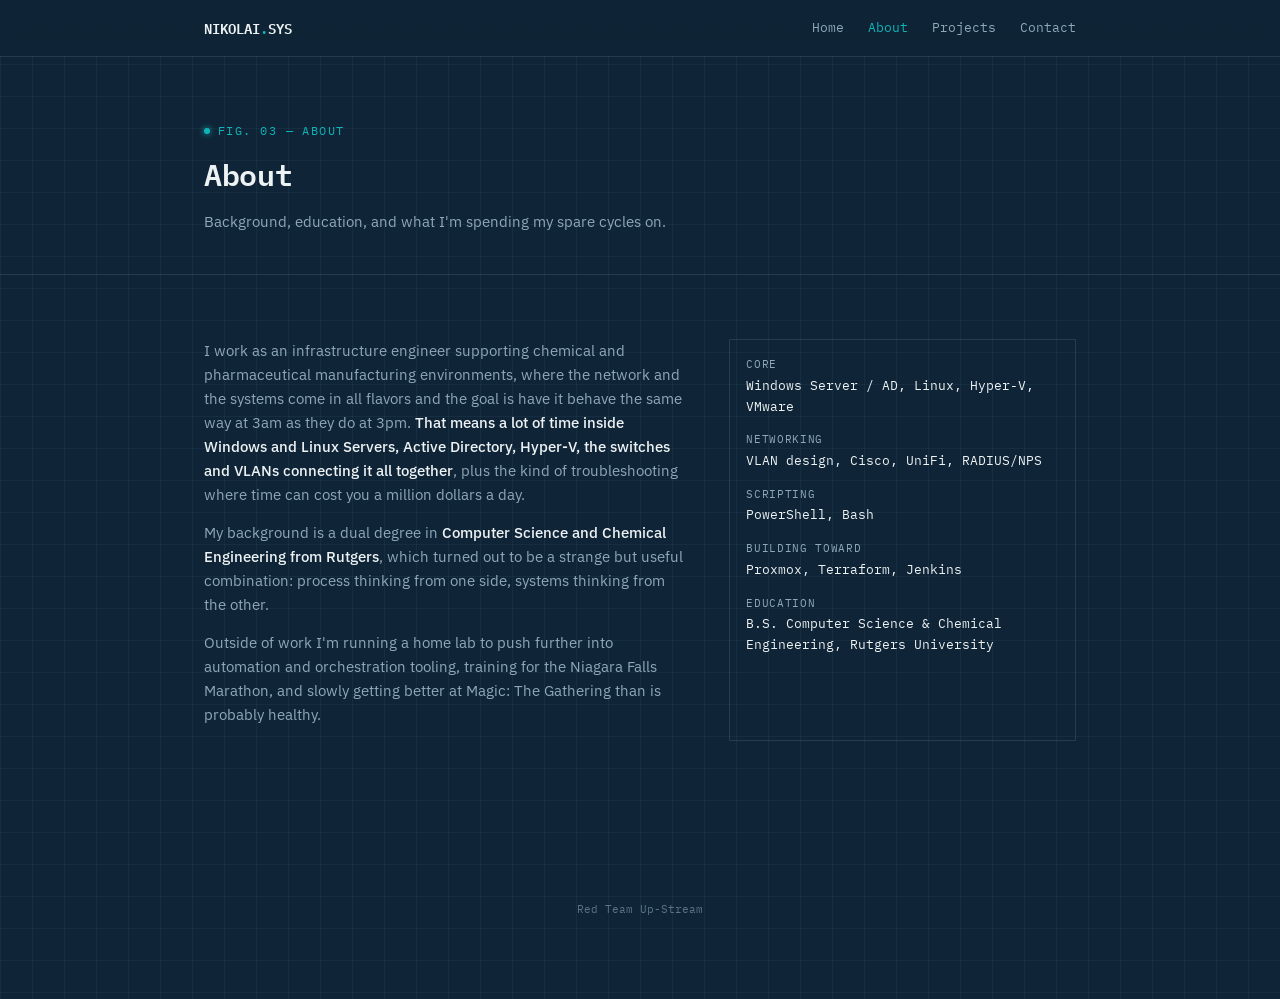
==== about.html @ 675cf9c0 "Uploading major overhaul" ====
<!DOCTYPE html>
<html lang="en">
<head>
<meta charset="UTF-8">
<meta name="viewport" content="width=device-width, initial-scale=1.0">
<title>About — Nikolai</title>
<link rel="stylesheet" href="css/style.css">
</head>
<body>

<nav>
  <div class="wrap">
    <div class="nav-mark">NIKOLAI<span>.</span>SYS</div>
    <div class="nav-links">
      <a href="index.html">Home</a>
      <a href="about.html" class="current">About</a>
      <a href="projects.html">Projects</a>
      <a href="contact.html">Contact</a>
    </div>
  </div>
</nav>

<header class="page-header">
  <div class="wrap">
    <div class="eyebrow">FIG. 03 — About</div>
    <h1>About</h1>
    <p>Background, education, and what I'm spending my spare cycles on.</p>
  </div>
</header>

<section>
  <div class="wrap">
    <div class="about-grid">
      <div>
        <p>
          I work as an infrastructure engineer supporting chemical and pharmaceutical manufacturing
          environments, where the network and the systems come in all flavors and the goal is have it behave the same way at 3am as
          they do at 3pm. <strong>That means a lot of time inside Windows and Linux Servers, Active Directory,
          Hyper-V, the switches and VLANs connecting it all together</strong>, plus the kind of
          troubleshooting where time can cost you a million dollars a day.
        </p>
        <p>
          My background is a dual degree in <strong>Computer Science and Chemical Engineering from
          Rutgers</strong>, which turned out to be a strange but useful combination: process thinking
          from one side, systems thinking from the other.
        </p>
        <p>
          Outside of work I'm running a home lab to push further into automation and orchestration
          tooling, training for the Niagara Falls Marathon, and slowly getting better at Magic: The
          Gathering than is probably healthy.
        </p>
      </div>
      <dl class="field-list">
        <dt>Core</dt>
        <dd>Windows Server / AD, Linux, Hyper-V, VMware</dd>
        <dt>Networking</dt>
        <dd>VLAN design, Cisco, UniFi, RADIUS/NPS</dd>
        <dt>Scripting</dt>
        <dd>PowerShell, Bash</dd>
        <dt>Building toward</dt>
        <dd>Proxmox, Terraform, Jenkins</dd>
        <dt>Education</dt>
        <dd>B.S. Computer Science &amp; Chemical Engineering, Rutgers University</dd>
      </dl>
    </div>
  </div>
</section>

<footer>
  <div class="wrap">
    <div class="foot-note">Red Team Up-Stream</div>
  </div>
</footer>

</body>
</html>
---- css/style.css ----
@import url('https://fonts.googleapis.com/css2?family=IBM+Plex+Mono:wght@400;500;600;700&family=IBM+Plex+Sans:wght@400;500;600&display=swap');

:root {
  --bg: #0F2436;
  --panel: #163049;
  --panel-2: #1B3A57;
  --grid: rgba(108, 161, 191, 0.08);
  --line: rgba(143, 168, 184, 0.18);
  --text: #EDF2F4;
  --text-dim: #8FA8B8;
  --accent: #0fb4b9;
  --accent-dim: rgba(232, 163, 61, 0.15);
  --danger: #D14B3D;
  --mono: 'IBM Plex Mono', monospace;
  --sans: 'IBM Plex Sans', sans-serif;
}

* { margin: 0; padding: 0; box-sizing: border-box; }

html { scroll-behavior: smooth; }

body {
  background-color: var(--bg);
  background-image:
    linear-gradient(var(--grid) 1px, transparent 1px),
    linear-gradient(90deg, var(--grid) 1px, transparent 1px);
  background-size: 32px 32px;
  color: var(--text);
  font-family: var(--sans);
  line-height: 1.6;
  -webkit-font-smoothing: antialiased;
  min-height: 100vh;
}

a { color: var(--accent); text-decoration: none; }
a:hover { text-decoration: underline; }
a:focus-visible, button:focus-visible {
  outline: 2px solid var(--accent);
  outline-offset: 3px;
}

.wrap {
  max-width: 920px;
  margin: 0 auto;
  padding: 0 24px;
}

.eyebrow {
  font-family: var(--mono);
  font-size: 12px;
  letter-spacing: 0.12em;
  text-transform: uppercase;
  color: var(--accent);
  display: flex;
  align-items: center;
  gap: 8px;
}

.eyebrow::before {
  content: '';
  width: 6px;
  height: 6px;
  background: var(--accent);
  border-radius: 50%;
  display: inline-block;
  box-shadow: 0 0 6px var(--accent);
}

h1, h2, h3 {
  font-family: var(--mono);
  font-weight: 600;
  letter-spacing: -0.01em;
}

/* ---------- NAV ---------- */
nav {
  position: sticky;
  top: 0;
  z-index: 50;
  background: rgba(15, 36, 54, 0.92);
  backdrop-filter: blur(6px);
  border-bottom: 1px solid var(--line);
}
nav .wrap {
  display: flex;
  justify-content: space-between;
  align-items: center;
  height: 56px;
}
.nav-mark {
  font-family: var(--mono);
  font-weight: 600;
  font-size: 14px;
  color: var(--text);
}
.nav-mark span { color: var(--accent); }
.nav-links {
  display: flex;
  gap: 24px;
  font-family: var(--mono);
  font-size: 13px;
}
.nav-links a { color: var(--text-dim); }
.nav-links a:hover { color: var(--accent); text-decoration: none; }
.nav-links a.current { color: var(--accent); }

/* ---------- PAGE HEADER (non-home pages) ---------- */
.page-header {
  padding: 64px 0 40px;
  border-bottom: 1px solid var(--line);
}
.page-header h1 { font-size: 30px; margin-top: 10px; }
.page-header p { color: var(--text-dim); margin-top: 12px; max-width: 560px; font-size: 15px; }

/* ---------- HERO (home page) ---------- */
.hero {
  position: relative;
  padding: 96px 0 64px;
  border-bottom: 1px solid var(--line);
}

.panel {
  position: relative;
  border: 1px solid var(--line);
  background: var(--panel);
  padding: 32px;
}
.panel::before, .panel::after {
  content: '';
  position: absolute;
  width: 14px;
  height: 14px;
  border-color: var(--accent);
}
.panel::before {
  top: -1px; left: -1px;
  border-top: 2px solid var(--accent);
  border-left: 2px solid var(--accent);
}
.panel::after {
  bottom: -1px; right: -1px;
  border-bottom: 2px solid var(--accent);
  border-right: 2px solid var(--accent);
}

.fig-tag {
  position: absolute;
  top: -11px;
  left: 28px;
  background: var(--bg);
  padding: 0 8px;
  font-family: var(--mono);
  font-size: 11px;
  color: var(--text-dim);
  letter-spacing: 0.08em;
}

.hero h1 {
  font-size: 38px;
  margin-top: 18px;
  color: var(--text);
}
.hero .role {
  font-family: var(--mono);
  color: var(--accent);
  font-size: 16px;
  margin-top: 6px;
}
.hero p.lede {
  font-family: var(--sans);
  color: var(--text-dim);
  max-width: 560px;
  margin-top: 16px;
  font-size: 15px;
}

.status-strip {
  display: grid;
  grid-template-columns: repeat(4, 1fr);
  margin-top: 28px;
  border-top: 1px solid var(--line);
  padding-top: 20px;
}
.status-item {
  border-left: 1px solid var(--line);
  padding-left: 16px;
}
.status-item:first-child { border-left: none; padding-left: 0; }
.status-val {
  font-family: var(--mono);
  font-size: 20px;
  color: var(--accent);
}
.status-label {
  font-family: var(--mono);
  font-size: 10px;
  color: var(--text-dim);
  text-transform: uppercase;
  letter-spacing: 0.08em;
  margin-top: 4px;
}

/* ---------- SECTIONS ---------- */
section { padding: 64px 0; border-bottom: 1px solid var(--line); }
section:last-of-type { border-bottom: none; }

.section-head {
  display: flex;
  align-items: baseline;
  gap: 12px;
  margin-bottom: 32px;
}
.section-num {
  font-family: var(--mono);
  color: var(--text-dim);
  font-size: 13px;
}
.section-head h2 { font-size: 20px; color: var(--text); }

/* ---------- ABOUT ---------- */
.about-grid {
  display: grid;
  grid-template-columns: 1.4fr 1fr;
  gap: 40px;
}
.about-grid p { color: var(--text-dim); font-size: 15px; margin-bottom: 14px; }
.about-grid p strong { color: var(--text); font-weight: 500; }

.field-list {
  font-family: var(--mono);
  font-size: 13px;
  border: 1px solid var(--line);
  padding: 16px;
}
.field-list dt { color: var(--text-dim); font-size: 11px; text-transform: uppercase; letter-spacing: 0.06em; margin-top: 14px; }
.field-list dt:first-child { margin-top: 0; }
.field-list dd { color: var(--text); margin-top: 2px; }

/* ---------- SYSTEMS / SKILLS (rendered from JSON) ---------- */
.systems-grid {
  display: grid;
  grid-template-columns: repeat(3, 1fr);
  gap: 1px;
  background: var(--line);
  border: 1px solid var(--line);
}
.system-module {
  background: var(--panel);
  padding: 20px;
}
.module-head {
  display: flex;
  justify-content: space-between;
  align-items: center;
  margin-bottom: 10px;
}
.module-id {
  font-family: var(--mono);
  font-size: 11px;
  color: var(--text-dim);
}
.module-status {
  font-family: var(--mono);
  font-size: 10px;
  color: var(--accent);
  display: flex;
  align-items: center;
  gap: 5px;
}
.module-status::before {
  content: '';
  width: 5px; height: 5px;
  background: var(--accent);
  border-radius: 50%;
}
.module-status.building { color: var(--text-dim); }
.module-status.building::before { background: var(--text-dim); }
.system-module h3 { font-size: 15px; color: var(--text); margin-bottom: 8px; }
.system-module p { font-size: 13px; color: var(--text-dim); }

/* ---------- PROJECTS (rendered from JSON) ---------- */
.project {
  border: 1px solid var(--line);
  margin-bottom: 16px;
  background: var(--panel);
}
.project-head {
  display: flex;
  justify-content: space-between;
  align-items: center;
  padding: 16px 20px;
  border-bottom: 1px solid var(--line);
  gap: 12px;
  flex-wrap: wrap;
}
.project-head h3 {
  font-size: 15px;
  color: var(--text);
  font-family: var(--sans);
  font-weight: 600;
}
.project-tag {
  font-family: var(--mono);
  font-size: 10px;
  color: var(--accent);
  border: 1px solid var(--accent-dim);
  background: var(--accent-dim);
  padding: 3px 8px;
  text-transform: uppercase;
  letter-spacing: 0.06em;
  white-space: nowrap;
}
.project-tag.progress {
  color: var(--text-dim);
  border-color: var(--line);
  background: transparent;
}
.project-body { padding: 18px 20px; }
.project-body p { font-size: 14px; color: var(--text-dim); margin-bottom: 12px; }
.stack {
  display: flex;
  flex-wrap: wrap;
  gap: 6px;
  margin-top: 10px;
}
.stack span {
  font-family: var(--mono);
  font-size: 11px;
  color: var(--text-dim);
  border: 1px solid var(--line);
  padding: 3px 8px;
}

/* ---------- LOADING / EMPTY STATES ---------- */
.load-note {
  font-family: var(--mono);
  font-size: 12px;
  color: var(--text-dim);
  padding: 16px 0;
}

/* ---------- FOOTER / CONTACT ---------- */
footer { padding: 56px 0 80px; }
.contact-panel {
  text-align: center;
  padding: 48px 32px;
}
.contact-panel h2 { font-size: 22px; margin-bottom: 12px; color: var(--text); }
.contact-panel p { color: var(--text-dim); margin-bottom: 24px; font-size: 14px; }
.contact-links {
  display: flex;
  justify-content: center;
  gap: 24px;
  font-family: var(--mono);
  font-size: 14px;
  flex-wrap: wrap;
}
.foot-note {
  text-align: center;
  margin-top: 40px;
  font-family: var(--mono);
  font-size: 11px;
  color: var(--text-dim);
  opacity: 0.6;
}

/* ---------- MOTION ---------- */
.reveal {
  opacity: 0;
  transform: translateY(8px);
  animation: rise 0.6s ease forwards;
}
@keyframes rise { to { opacity: 1; transform: translateY(0); } }

@media (prefers-reduced-motion: reduce) {
  .reveal { animation: none; opacity: 1; transform: none; }
  html { scroll-behavior: auto; }
}

@media (max-width: 760px) {
  .about-grid { grid-template-columns: 1fr; }
  .systems-grid { grid-template-columns: 1fr 1fr; }
  .status-strip { grid-template-columns: 1fr 1fr; row-gap: 16px; }
  .status-item:nth-child(3) { border-left: none; padding-left: 0; }
  .nav-links { display: none; }
  .hero h1 { font-size: 28px; }
}

@media (max-width: 480px) {
  .systems-grid { grid-template-columns: 1fr; }
}
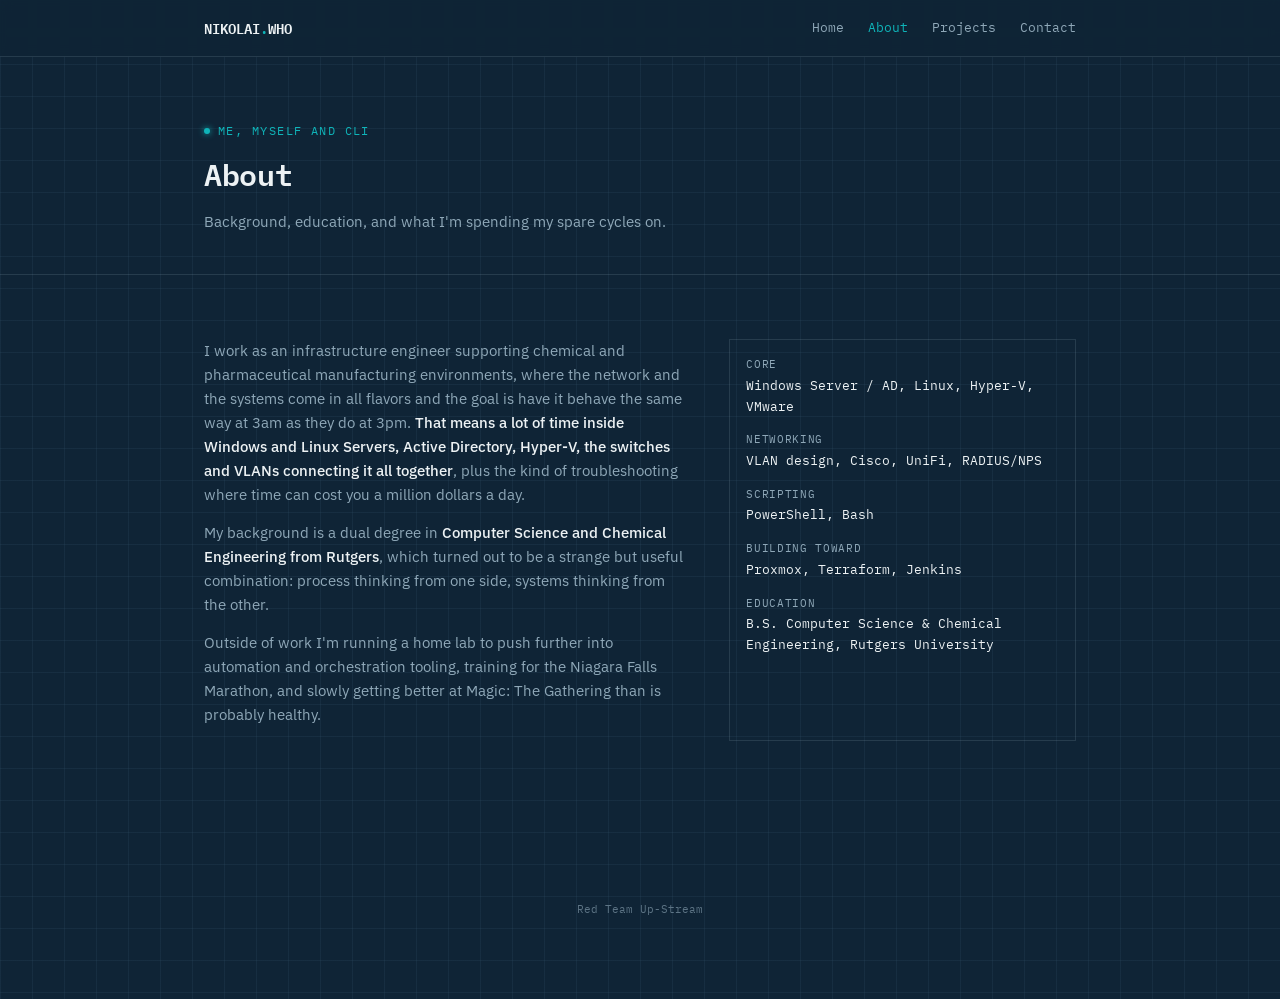
==== commit bf7b88e9: "Cleaned up text in some paragraphs and modules" ====
--- a/about.html
+++ b/about.html
@@ -10,7 +10,7 @@
 
 <nav>
   <div class="wrap">
-    <div class="nav-mark">NIKOLAI<span>.</span>SYS</div>
+    <div class="nav-mark">NIKOLAI<span>.</span>WHO</div>
     <div class="nav-links">
       <a href="index.html">Home</a>
       <a href="about.html" class="current">About</a>
@@ -22,7 +22,7 @@
 
 <header class="page-header">
   <div class="wrap">
-    <div class="eyebrow">FIG. 03 — About</div>
+    <div class="eyebrow">Me, Myself and CLI</div>
     <h1>About</h1>
     <p>Background, education, and what I'm spending my spare cycles on.</p>
   </div>
